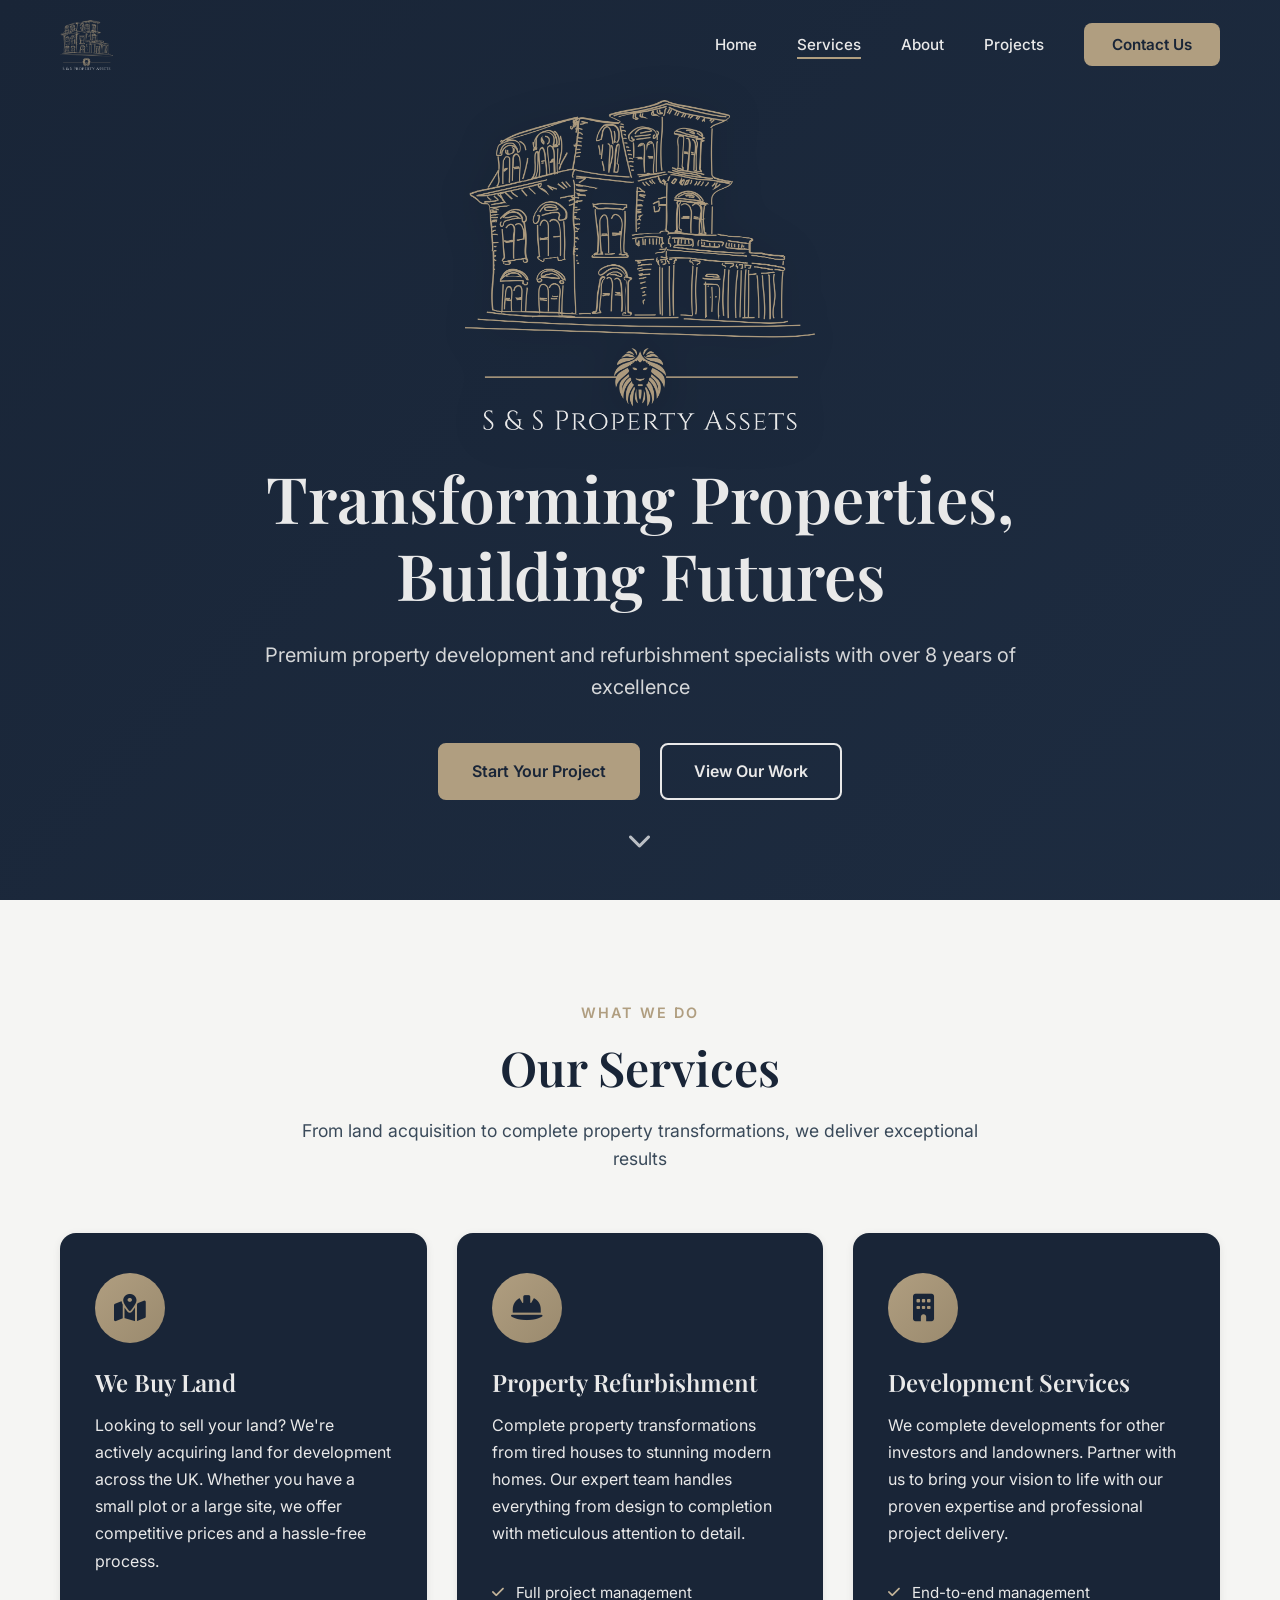
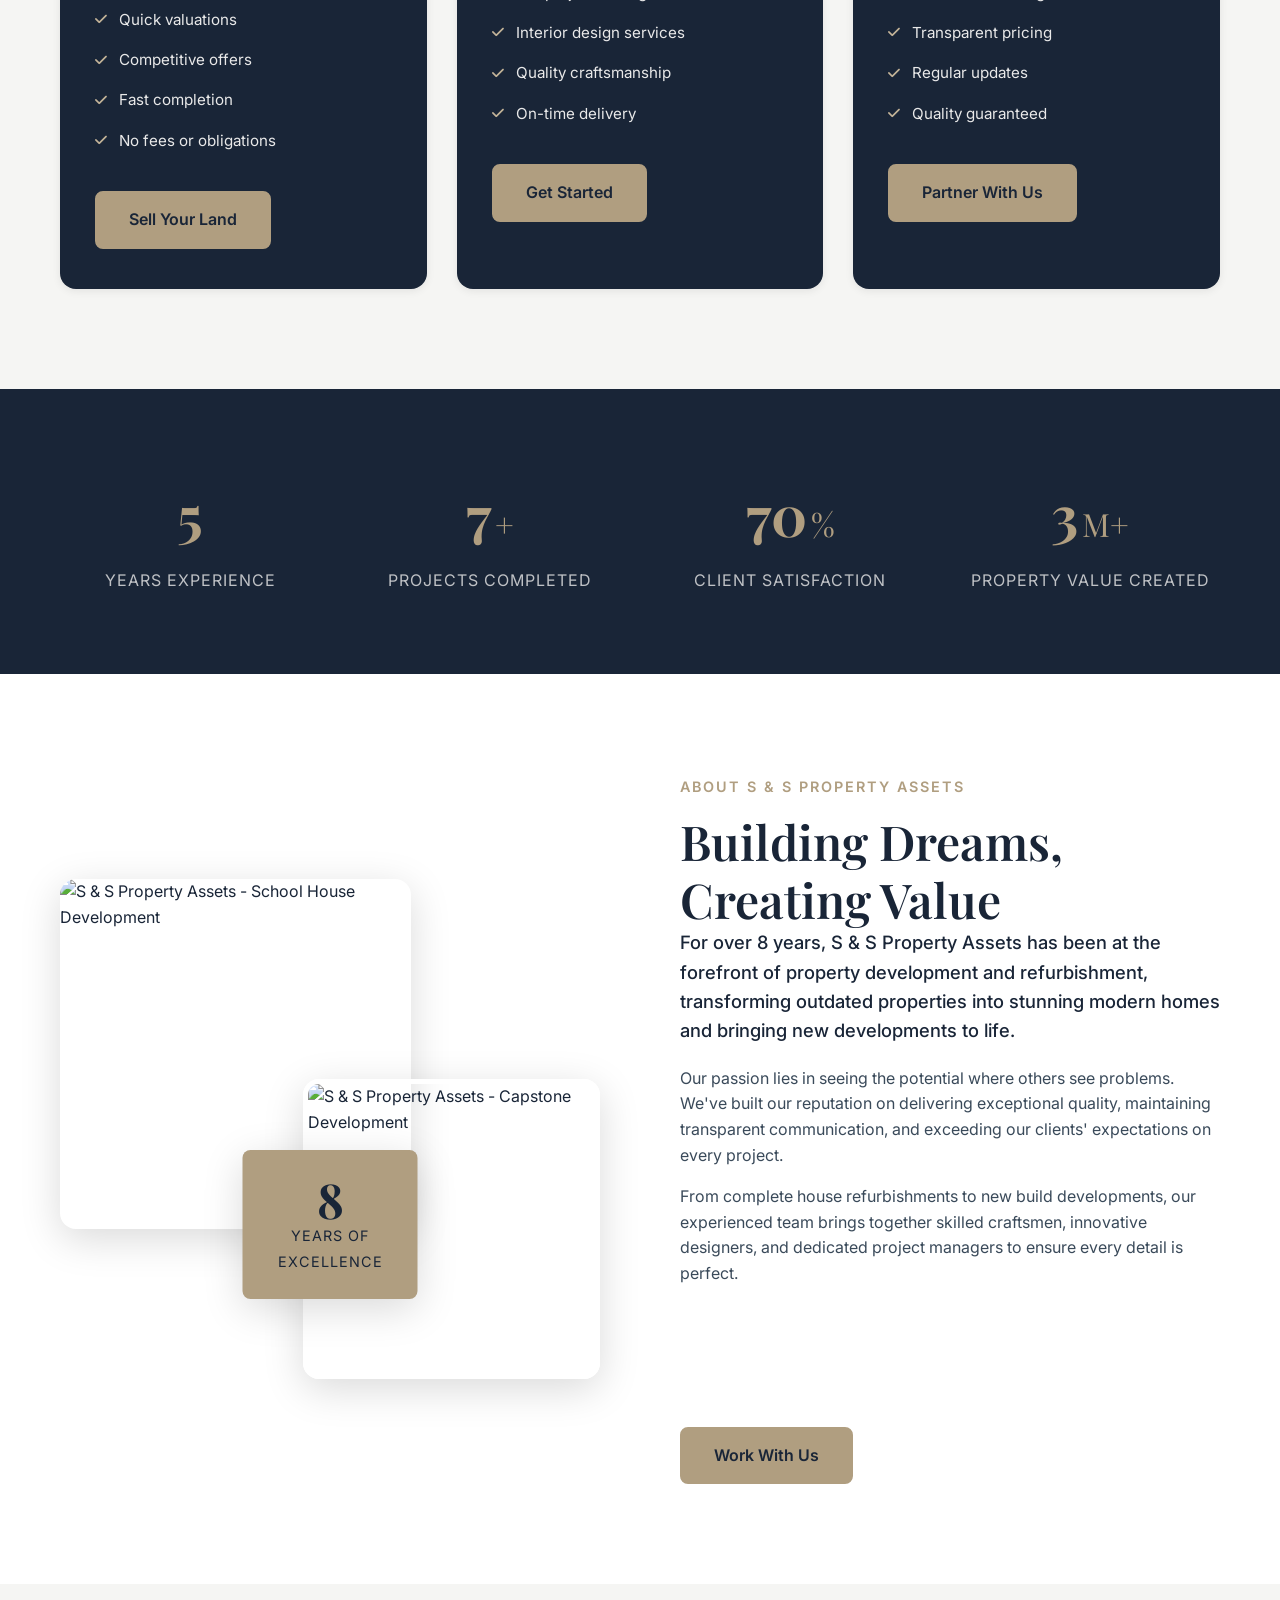
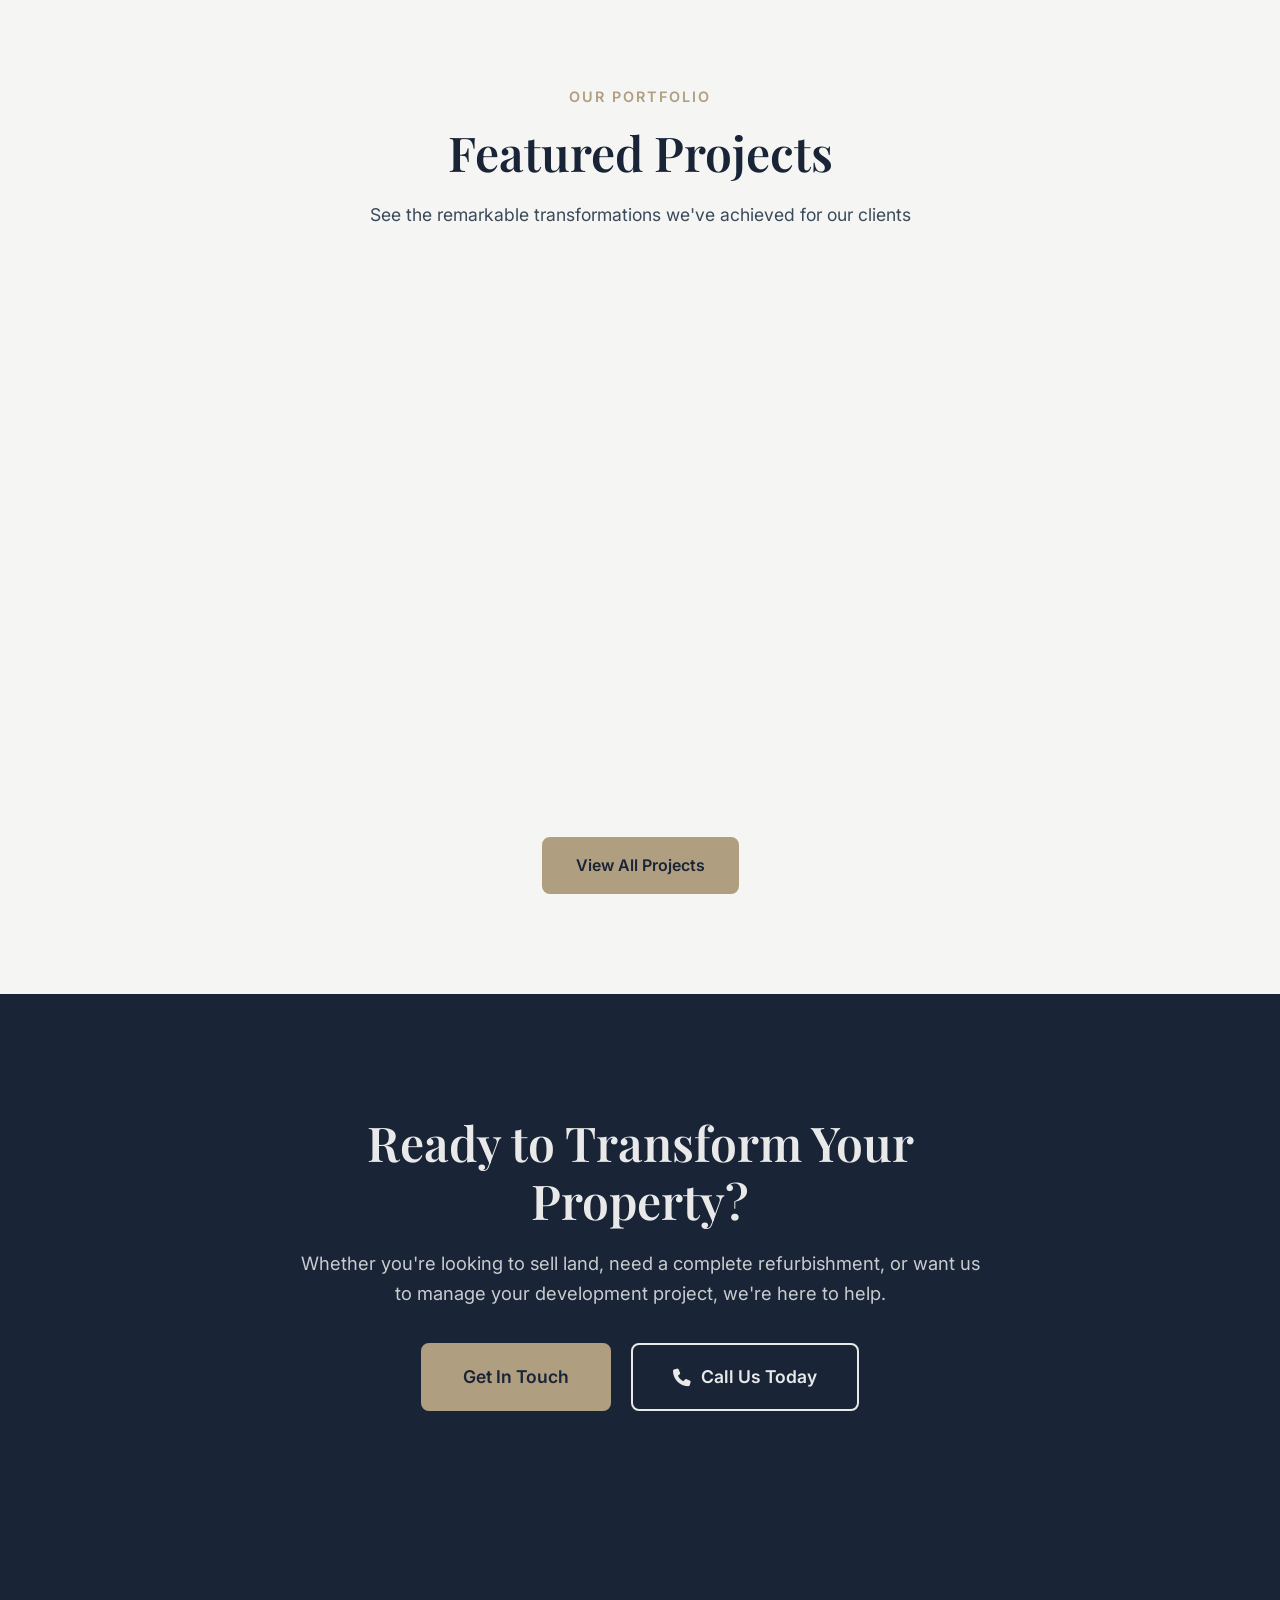
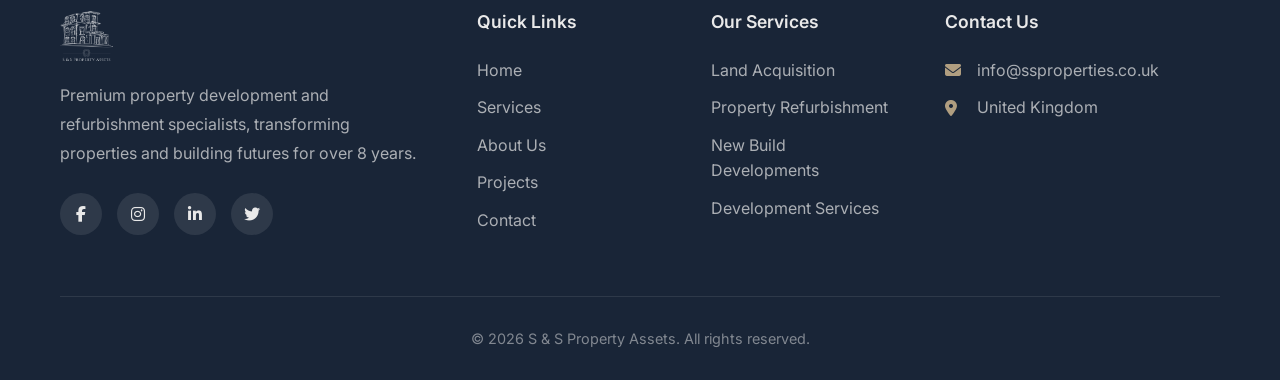
==== docs/index.html @ c263a434 "Add docs folder for GitHub Pages deployment" ====
<!DOCTYPE html>
<html lang="en">
<head>
    <meta charset="UTF-8">
    <meta name="viewport" content="width=device-width, initial-scale=1.0">
    <meta name="description" content="S & S Property Assets - Premium property development, refurbishments, and new builds. 8 years of excellence transforming properties across the UK.">
    <title>S & S Property Assets | Premium Property Development & Refurbishments</title>
    <link rel="stylesheet" href="css/styles.css">
    <link rel="icon" type="image/png" href="Files/Logo/Social Media Logo Files/Favicon/Favicon Logo.png">
    <link href="https://fonts.googleapis.com/css2?family=Playfair+Display:wght@400;600;700&family=Inter:wght@300;400;500;600&display=swap" rel="stylesheet">
    <link rel="stylesheet" href="https://cdnjs.cloudflare.com/ajax/libs/font-awesome/6.4.0/css/all.min.css">
</head>
<body>
    <!-- Navigation -->
    <nav class="navbar" id="navbar">
        <div class="container">
<a href="index.html" class="logo">
                <img src="Files/Logo/Standard Logo Files/Original on Transparent.png" alt="S & S Property Assets Logo">
            </a>
            <div class="nav-toggle" id="navToggle">
                <span></span>
                <span></span>
                <span></span>
            </div>
            <ul class="nav-menu" id="navMenu">
                <li><a href="index.html" class="active">Home</a></li>
                <li><a href="#services">Services</a></li>
                <li><a href="#about">About</a></li>
                <li><a href="projects.html">Projects</a></li>
                <li><a href="contact.html" class="btn-nav">Contact Us</a></li>
            </ul>
        </div>
    </nav>

    <!-- Hero Section -->
<header class="hero">
        <div class="hero-overlay"></div>
        <div class="hero-content">
            <div class="hero-logo">
                <img src="Files/Logo/Standard Logo Files/Original on Transparent.png" alt="S & S Property Assets">
            </div>
            <h1>Transforming Properties,<br>Building Futures</h1>
            <p>Premium property development and refurbishment specialists with over 8 years of excellence</p>
            <div class="hero-buttons">
                <a href="contact.html" class="btn btn-primary">Start Your Project</a>
                <a href="projects.html" class="btn btn-secondary">View Our Work</a>
            </div>
        </div>
        <div class="hero-scroll">
            <a href="#services"><i class="fas fa-chevron-down"></i></a>
        </div>
    </header>

    <!-- Services Section -->
    <section class="services" id="services">
        <div class="container">
            <div class="section-header">
                <span class="section-tag">What We Do</span>
                <h2>Our Services</h2>
                <p>From land acquisition to complete property transformations, we deliver exceptional results</p>
            </div>
            <div class="services-grid">
                <div class="service-card featured">
                    <div class="service-icon">
                        <i class="fas fa-map-marked-alt"></i>
                    </div>
                    <h3>We Buy Land</h3>
                    <p>Looking to sell your land? We're actively acquiring land for development across the UK. Whether you have a small plot or a large site, we offer competitive prices and a hassle-free process.</p>
                    <ul class="service-features">
                        <li><i class="fas fa-check"></i> Quick valuations</li>
                        <li><i class="fas fa-check"></i> Competitive offers</li>
                        <li><i class="fas fa-check"></i> Fast completion</li>
                        <li><i class="fas fa-check"></i> No fees or obligations</li>
                    </ul>
                    <a href="contact.html" class="btn btn-primary">Sell Your Land</a>
                </div>
                <div class="service-card featured">
                    <div class="service-icon">
                        <i class="fas fa-hard-hat"></i>
                    </div>
                    <h3>Property Refurbishment</h3>
                    <p>Complete property transformations from tired houses to stunning modern homes. Our expert team handles everything from design to completion with meticulous attention to detail.</p>
                    <ul class="service-features">
                        <li><i class="fas fa-check"></i> Full project management</li>
                        <li><i class="fas fa-check"></i> Interior design services</li>
                        <li><i class="fas fa-check"></i> Quality craftsmanship</li>
                        <li><i class="fas fa-check"></i> On-time delivery</li>
                    </ul>
                    <a href="contact.html" class="btn btn-primary">Get Started</a>
                </div>
                <div class="service-card featured">
                    <div class="service-icon">
                        <i class="fas fa-building"></i>
                    </div>
                    <h3>Development Services</h3>
                    <p>We complete developments for other investors and landowners. Partner with us to bring your vision to life with our proven expertise and professional project delivery.</p>
                    <ul class="service-features">
                        <li><i class="fas fa-check"></i> End-to-end management</li>
                        <li><i class="fas fa-check"></i> Transparent pricing</li>
                        <li><i class="fas fa-check"></i> Regular updates</li>
                        <li><i class="fas fa-check"></i> Quality guaranteed</li>
                    </ul>
                    <a href="contact.html" class="btn btn-primary">Partner With Us</a>
                </div>
            </div>
        </div>
    </section>

    <!-- Stats Section -->
    <section class="stats">
        <div class="container">
            <div class="stats-grid">
                <div class="stat-item">
                    <span class="stat-number" data-target="8">0</span>
                    <span class="stat-label">Years Experience</span>
                </div>
                <div class="stat-item">
                    <span class="stat-number" data-target="10">0</span>
                    <span class="stat-suffix">+</span>
                    <span class="stat-label">Projects Completed</span>
                </div>
                <div class="stat-item">
                    <span class="stat-number" data-target="100">0</span>
                    <span class="stat-suffix">%</span>
                    <span class="stat-label">Client Satisfaction</span>
                </div>
                <div class="stat-item">
                    <span class="stat-number" data-target="5">0</span>
                    <span class="stat-suffix">M+</span>
                    <span class="stat-label">Property Value Created</span>
                </div>
            </div>
        </div>
    </section>

    <!-- About Section -->
    <section class="about" id="about">
        <div class="container">
            <div class="about-grid">
                <div class="about-images">
                    <div class="about-img-1">
                        <img src="Files/Projects/School House/After/After.JPG" alt="S & S Property Assets - School House Development">
                    </div>
                    <div class="about-img-2">
                        <img src="Files/Projects/Capstone/After/Front After.jpg" alt="S & S Property Assets - Capstone Development">
                    </div>
                    <div class="about-experience">
                        <span class="exp-number">8</span>
                        <span class="exp-text">Years of<br>Excellence</span>
                    </div>
                </div>
                <div class="about-content">
    <span class="section-tag">About S & S Property Assets</span>
                    <h2>Building Dreams, Creating Value</h2>
<p class="lead">For over 8 years, S & S Property Assets has been at the forefront of property development and refurbishment, transforming outdated properties into stunning modern homes and bringing new developments to life.</p>
                    <p>Our passion lies in seeing the potential where others see problems. We've built our reputation on delivering exceptional quality, maintaining transparent communication, and exceeding our clients' expectations on every project.</p>
                    <p>From complete house refurbishments to new build developments, our experienced team brings together skilled craftsmen, innovative designers, and dedicated project managers to ensure every detail is perfect.</p>
                    <div class="about-features">
                        <div class="about-feature">
                            <i class="fas fa-award"></i>
                            <div>
                                <h4>Quality Assured</h4>
                                <p>Every project meets our exacting standards</p>
                            </div>
                        </div>
                        <div class="about-feature">
                            <i class="fas fa-handshake"></i>
                            <div>
                                <h4>Trusted Partner</h4>
                                <p>Long-term relationships with clients & suppliers</p>
                            </div>
                        </div>
                    </div>
                    <a href="contact.html" class="btn btn-primary">Work With Us</a>
                </div>
            </div>
        </div>
    </section>

    <!-- Featured Projects -->
    <section class="featured-projects">
        <div class="container">
            <div class="section-header">
                <span class="section-tag">Our Portfolio</span>
                <h2>Featured Projects</h2>
                <p>See the remarkable transformations we've achieved for our clients</p>
            </div>
            <div class="projects-grid">
                <div class="project-card">
    <div class="project-image">
                        <img src="Files/Projects/School House/After/After.JPG" alt="School House Project">
                        <div class="project-overlay">
                            <span class="project-type">New Build</span>
                        </div>
                    </div>
                    <div class="project-info">
                        <h3>School House Development</h3>
                        <p>An impressive new build delivering four modern dwellings with contemporary design and premium specifications.</p>
                        <a href="projects.html#schoolhouse" class="project-link">View Project <i class="fas fa-arrow-right"></i></a>
                    </div>
                </div>
                <div class="project-card">
    <div class="project-image">
                        <img src="Files/Projects/Capstone/After/Front After.jpg" alt="Capstone Project">
                        <div class="project-overlay">
                            <span class="project-type">New Build</span>
                        </div>
                    </div>
                    <div class="project-info">
                        <h3>Capstone Development</h3>
                        <p>A striking new build replacing a structurally compromised property with a stunning contemporary home.</p>
                        <a href="projects.html#capstone" class="project-link">View Project <i class="fas fa-arrow-right"></i></a>
                    </div>
                </div>
                <div class="project-card">
    <div class="project-image">
                        <img src="Files/Projects/Horsley/After Photos/IMG_5872.JPG" alt="Horsley Project">
                        <div class="project-overlay">
                            <span class="project-type">Full Refurbishment</span>
                        </div>
                    </div>
                    <div class="project-info">
                        <h3>Horsley Development</h3>
                        <p>A comprehensive full refurbishment transforming a dated property into a stunning contemporary family home.</p>
                        <a href="projects.html#horsley" class="project-link">View Project <i class="fas fa-arrow-right"></i></a>
                    </div>
                </div>
            </div>
            <div class="projects-cta">
                <a href="projects.html" class="btn btn-primary">View All Projects</a>
            </div>
        </div>
    </section>

    <!-- CTA Section -->
    <section class="cta">
        <div class="cta-overlay"></div>
        <div class="container">
            <div class="cta-content">
                <h2>Ready to Transform Your Property?</h2>
                <p>Whether you're looking to sell land, need a complete refurbishment, or want us to manage your development project, we're here to help.</p>
                <div class="cta-buttons">
                    <a href="contact.html" class="btn btn-primary btn-large">Get In Touch</a>
                    <a href="tel:+441onal234567890" class="btn btn-secondary btn-large"><i class="fas fa-phone"></i> Call Us Today</a>
                </div>
            </div>
        </div>
    </section>

    <!-- Footer -->
    <footer class="footer">
        <div class="container">
            <div class="footer-grid">
                <div class="footer-about">
                    <img src="Files/Logo/Standard Logo Files/White on Transparent.png" alt="S & S Property Assets" class="footer-logo">
                    <p>Premium property development and refurbishment specialists, transforming properties and building futures for over 8 years.</p>
                    <div class="footer-social">
                        <a href="#"><i class="fab fa-facebook-f"></i></a>
                        <a href="#"><i class="fab fa-instagram"></i></a>
                        <a href="#"><i class="fab fa-linkedin-in"></i></a>
                        <a href="#"><i class="fab fa-twitter"></i></a>
                    </div>
                </div>
                <div class="footer-links">
                    <h4>Quick Links</h4>
                    <ul>
                        <li><a href="index.html">Home</a></li>
                        <li><a href="#services">Services</a></li>
                        <li><a href="#about">About Us</a></li>
                        <li><a href="projects.html">Projects</a></li>
                        <li><a href="contact.html">Contact</a></li>
                    </ul>
                </div>
                <div class="footer-services">
                    <h4>Our Services</h4>
                    <ul>
                        <li><a href="contact.html">Land Acquisition</a></li>
                        <li><a href="contact.html">Property Refurbishment</a></li>
                        <li><a href="contact.html">New Build Developments</a></li>
                        <li><a href="contact.html">Development Services</a></li>
                    </ul>
                </div>
                <div class="footer-contact">
                    <h4>Contact Us</h4>
                    <ul>
                        <li><i class="fas fa-envelope"></i> <a href="mailto:info@ssproperties.co.uk">info@ssproperties.co.uk</a></li>
                        <li><i class="fas fa-map-marker-alt"></i> United Kingdom</li>
                    </ul>
                </div>
            </div>
            <div class="footer-bottom">
<p>&copy; 2026 S & S Property Assets. All rights reserved.</p>
            </div>
        </div>
    </footer>

    <script src="js/main.js"></script>
</body>
</html>
---- docs/css/styles.css ----
/* ===================================
   S&S Properties - Main Stylesheet
   Premium Property Development
   =================================== */

/* CSS Variables - Color Theme */
:root {
    /* Primary Colors - From S&S Property Assets Logo */
    --primary-dark: #192537;
    --primary: #1e2d42;
    --primary-light: #2a3a52;
    --accent: #B09E80;
    --accent-light: #c4b499;
    --accent-dark: #9a8a6e;
    
    /* Neutral Colors */
    --white: #ffffff;
    --off-white: #f5f5f3;
    --light-gray: #E9E9E9;
    --gray: #8a8a8a;
    --dark-gray: #3a3a3a;
    --black: #192537;
    
    /* Text Colors */
    --text-primary: #192537;
    --text-secondary: #3a4a5a;
    --text-muted: #6a7a8a;
    --text-light: #E9E9E9;
    
    /* Spacing */
    --section-padding: 100px;
    --container-padding: 20px;
    
    /* Transitions */
    --transition-fast: 0.2s ease;
    --transition: 0.3s ease;
    --transition-slow: 0.5s ease;
    
    /* Shadows */
    --shadow-sm: 0 2px 8px rgba(0, 0, 0, 0.08);
    --shadow: 0 4px 20px rgba(0, 0, 0, 0.1);
    --shadow-lg: 0 10px 40px rgba(0, 0, 0, 0.15);
    
    /* Border Radius */
    --radius-sm: 4px;
    --radius: 8px;
    --radius-lg: 16px;
}

/* Reset & Base Styles */
*, *::before, *::after {
    margin: 0;
    padding: 0;
    box-sizing: border-box;
}

html {
    scroll-behavior: smooth;
}

body {
    font-family: 'Inter', -apple-system, BlinkMacSystemFont, 'Segoe UI', Roboto, Oxygen, Ubuntu, sans-serif;
    font-size: 16px;
    line-height: 1.6;
    color: var(--text-primary);
    background-color: var(--white);
    overflow-x: hidden;
}

h1, h2, h3, h4, h5, h6 {
    font-family: 'Playfair Display', Georgia, serif;
    font-weight: 600;
    line-height: 1.2;
    color: var(--primary-dark);
}

h1 { font-size: clamp(2.5rem, 5vw, 4rem); }
h2 { font-size: clamp(2rem, 4vw, 3rem); }
h3 { font-size: clamp(1.5rem, 3vw, 2rem); }
h4 { font-size: 1.25rem; }

p {
    color: var(--text-secondary);
    margin-bottom: 1rem;
}

a {
    color: var(--accent);
    text-decoration: none;
    transition: var(--transition);
}

a:hover {
    color: var(--accent-dark);
}

img {
    max-width: 100%;
    height: auto;
    display: block;
}

ul {
    list-style: none;
}

/* Container */
.container {
    width: 100%;
    max-width: 1200px;
    margin: 0 auto;
    padding: 0 var(--container-padding);
}

/* ===================================
   Navigation
   =================================== */
.navbar {
    position: fixed;
    top: 0;
    left: 0;
    right: 0;
    z-index: 1000;
    padding: 20px 0;
    transition: var(--transition);
}

.navbar.scrolled {
    background: var(--white);
    box-shadow: var(--shadow);
    padding: 15px 0;
}

.navbar .container {
    display: flex;
    justify-content: space-between;
    align-items: center;
}

.logo img {
    height: 50px;
    width: auto;
    transition: var(--transition);
}

.navbar.scrolled .logo img {
    height: 45px;
}

.nav-menu {
    display: flex;
    align-items: center;
    gap: 40px;
}

.nav-menu a {
    color: var(--text-light);
    font-weight: 500;
    font-size: 0.95rem;
    position: relative;
    padding: 5px 0;
}

.navbar.scrolled .nav-menu a {
    color: var(--text-primary);
}

.nav-menu a::after {
    content: '';
    position: absolute;
    bottom: 0;
    left: 0;
    width: 0;
    height: 2px;
    background: var(--accent);
    transition: var(--transition);
}

.nav-menu a:hover::after,
.nav-menu a.active::after {
    width: 100%;
}

.btn-nav {
    background: var(--accent) !important;
    color: var(--primary-dark) !important;
    padding: 12px 28px !important;
    border-radius: var(--radius);
    font-weight: 600 !important;
}

.btn-nav:hover {
    background: var(--accent-dark) !important;
    transform: translateY(-2px);
}

.btn-nav::after {
    display: none !important;
}

/* Mobile Navigation Toggle */
.nav-toggle {
    display: none;
    flex-direction: column;
    gap: 5px;
    cursor: pointer;
    padding: 5px;
}

.nav-toggle span {
    width: 25px;
    height: 2px;
    background: var(--text-light);
    transition: var(--transition);
}

.navbar.scrolled .nav-toggle span {
    background: var(--primary-dark);
}

.navbar-dark .nav-menu a {
    color: var(--text-light);
}

.navbar-dark.scrolled .nav-menu a {
    color: var(--text-primary);
}

/* ===================================
   Buttons
   =================================== */
.btn {
    display: inline-flex;
    align-items: center;
    gap: 10px;
    padding: 14px 32px;
    font-size: 1rem;
    font-weight: 600;
    text-align: center;
    border: 2px solid transparent;
    border-radius: var(--radius);
    cursor: pointer;
    transition: var(--transition);
}

.btn-primary {
    background: var(--accent);
    color: var(--primary-dark);
    border-color: var(--accent);
}

.btn-primary:hover {
    background: var(--accent-dark);
    border-color: var(--accent-dark);
    color: var(--primary-dark);
    transform: translateY(-3px);
    box-shadow: var(--shadow);
}

.btn-secondary {
    background: transparent;
    color: var(--text-light);
    border-color: var(--text-light);
}

.btn-secondary:hover {
    background: var(--text-light);
    color: var(--primary-dark);
    transform: translateY(-3px);
}

.btn-outline {
    background: transparent;
    color: var(--primary);
    border-color: var(--primary);
}

.btn-outline:hover {
    background: var(--primary);
    color: var(--white);
    transform: translateY(-3px);
}

.btn-large {
    padding: 18px 40px;
    font-size: 1.1rem;
}

.btn-full {
    width: 100%;
    justify-content: center;
}

/* ===================================
   Hero Section
   =================================== */
.hero {
    position: relative;
    min-height: 100vh;
    display: flex;
    align-items: center;
    justify-content: center;
    background: var(--primary-dark);
    background-image: url('Content/Projects/Ivanhoe/After/IMAGE 1 .jpg');
    background-size: cover;
    background-position: center;
    background-attachment: fixed;
}

.hero-overlay {
    position: absolute;
    inset: 0;
    background: linear-gradient(135deg, rgba(25, 37, 55, 0.92) 0%, rgba(30, 45, 66, 0.85) 100%);
}

.hero-content {
    position: relative;
    z-index: 2;
    text-align: center;
    max-width: 800px;
    padding: 0 20px;
}

.hero-logo {
    margin-bottom: 30px;
}

.hero-logo img {
    max-width: 350px;
    height: auto;
    margin: 0 auto;
    filter: drop-shadow(0 4px 20px rgba(0, 0, 0, 0.3));
}

.hero-content h1 {
    color: var(--text-light);
    margin-bottom: 25px;
    animation: fadeInUp 0.8s ease;
}

.hero-content p {
    color: rgba(233, 233, 233, 0.9);
    font-size: 1.25rem;
    margin-bottom: 40px;
    animation: fadeInUp 0.8s ease 0.2s both;
}

.hero-buttons {
    display: flex;
    gap: 20px;
    justify-content: center;
    flex-wrap: wrap;
    animation: fadeInUp 0.8s ease 0.4s both;
}

.hero-scroll {
    position: absolute;
    bottom: 40px;
    left: 50%;
    transform: translateX(-50%);
    z-index: 2;
    animation: bounce 2s infinite;
}

.hero-scroll a {
    color: var(--white);
    font-size: 1.5rem;
    opacity: 0.7;
    transition: var(--transition);
}

.hero-scroll a:hover {
    opacity: 1;
}

@keyframes fadeInUp {
    from {
        opacity: 0;
        transform: translateY(30px);
    }
    to {
        opacity: 1;
        transform: translateY(0);
    }
}

@keyframes bounce {
    0%, 20%, 50%, 80%, 100% { transform: translateX(-50%) translateY(0); }
    40% { transform: translateX(-50%) translateY(-15px); }
    60% { transform: translateX(-50%) translateY(-7px); }
}

/* ===================================
   Section Styles
   =================================== */
section {
    padding: var(--section-padding) 0;
}

.section-header {
    text-align: center;
    max-width: 700px;
    margin: 0 auto 60px;
}

.section-header.left-align {
    text-align: left;
    margin: 0 0 40px;
}

.section-tag {
    display: inline-block;
    color: var(--accent);
    font-size: 0.9rem;
    font-weight: 600;
    text-transform: uppercase;
    letter-spacing: 2px;
    margin-bottom: 15px;
}

.section-header h2 {
    margin-bottom: 20px;
}

.section-header p {
    font-size: 1.1rem;
    color: var(--text-secondary);
}

/* ===================================
   Services Section
   =================================== */
.services {
    background: var(--off-white);
}

.services-grid {
    display: grid;
    grid-template-columns: repeat(3, 1fr);
    gap: 30px;
}

.service-card {
    background: var(--white);
    padding: 40px 35px;
    border-radius: var(--radius-lg);
    box-shadow: var(--shadow-sm);
    transition: var(--transition);
    position: relative;
    overflow: hidden;
}

.service-card:hover {
    transform: translateY(-10px);
    box-shadow: var(--shadow-lg);
}

.service-card.featured {
    background: var(--primary-dark);
    color: var(--white);
}

.service-card.featured h3,
.service-card.featured p,
.service-card.featured li {
    color: var(--text-light);
}

.service-badge {
    position: absolute;
    top: 20px;
    right: -35px;
    background: var(--accent);
    color: var(--primary-dark);
    padding: 8px 40px;
    font-size: 0.75rem;
    font-weight: 600;
    text-transform: uppercase;
    transform: rotate(45deg);
}

.service-icon {
    width: 70px;
    height: 70px;
    background: linear-gradient(135deg, var(--accent) 0%, var(--accent-dark) 100%);
    border-radius: 50%;
    display: flex;
    align-items: center;
    justify-content: center;
    margin-bottom: 25px;
}

.service-icon i {
    font-size: 1.75rem;
    color: var(--primary-dark);
}

.service-card h3 {
    font-size: 1.5rem;
    margin-bottom: 15px;
}

.service-card > p {
    margin-bottom: 25px;
    line-height: 1.7;
}

.service-features {
    margin-bottom: 30px;
}

.service-features li {
    display: flex;
    align-items: center;
    gap: 12px;
    padding: 8px 0;
    color: var(--text-secondary);
    font-size: 0.95rem;
}

.service-features li i {
    color: var(--accent);
    font-size: 0.85rem;
}

.service-card.featured .service-features li i {
    color: var(--accent-light);
}

/* ===================================
   Stats Section
   =================================== */
.stats {
    background: var(--primary-dark);
    padding: 80px 0;
}

.stats-grid {
    display: grid;
    grid-template-columns: repeat(4, 1fr);
    gap: 40px;
    text-align: center;
}

.stat-item {
    color: var(--text-light);
}

.stat-number {
    font-family: 'Playfair Display', serif;
    font-size: 3.5rem;
    font-weight: 700;
    color: var(--accent);
    display: inline;
}

.stat-suffix {
    font-family: 'Playfair Display', serif;
    font-size: 2rem;
    color: var(--accent);
}

.stat-label {
    display: block;
    margin-top: 10px;
    font-size: 1rem;
    color: rgba(233, 233, 233, 0.8);
    text-transform: uppercase;
    letter-spacing: 1px;
}

/* ===================================
   About Section
   =================================== */
.about-grid {
    display: grid;
    grid-template-columns: 1fr 1fr;
    gap: 80px;
    align-items: center;
}

.about-images {
    position: relative;
    height: 500px;
}

.about-img-1 {
    position: absolute;
    top: 0;
    left: 0;
    width: 65%;
    height: 70%;
    border-radius: var(--radius-lg);
    overflow: hidden;
    box-shadow: var(--shadow-lg);
}

.about-img-2 {
    position: absolute;
    bottom: 0;
    right: 0;
    width: 55%;
    height: 60%;
    border-radius: var(--radius-lg);
    overflow: hidden;
    box-shadow: var(--shadow-lg);
    border: 5px solid var(--white);
}

.about-img-1 img,
.about-img-2 img {
    width: 100%;
    height: 100%;
    object-fit: cover;
}

.about-experience {
    position: absolute;
    bottom: 80px;
    left: 50%;
    transform: translateX(-50%);
    background: var(--accent);
    color: var(--primary-dark);
    padding: 25px 35px;
    border-radius: var(--radius);
    text-align: center;
    box-shadow: var(--shadow-lg);
}

.exp-number {
    display: block;
    font-family: 'Playfair Display', serif;
    font-size: 3rem;
    font-weight: 700;
    line-height: 1;
}

.exp-text {
    font-size: 0.9rem;
    text-transform: uppercase;
    letter-spacing: 1px;
}

.about-content .lead {
    font-size: 1.15rem;
    font-weight: 500;
    color: var(--text-primary);
    margin-bottom: 20px;
}

.about-features {
    display: grid;
    grid-template-columns: 1fr 1fr;
    gap: 25px;
    margin: 35px 0;
}

.about-feature {
    display: flex;
    gap: 15px;
    align-items: flex-start;
}

.about-feature i {
    width: 50px;
    height: 50px;
    background: rgba(201, 162, 39, 0.1);
    border-radius: 50%;
    display: flex;
    align-items: center;
    justify-content: center;
    color: var(--accent);
    font-size: 1.25rem;
    flex-shrink: 0;
}

.about-feature h4 {
    font-family: 'Inter', sans-serif;
    font-size: 1rem;
    font-weight: 600;
    margin-bottom: 5px;
}

.about-feature p {
    font-size: 0.9rem;
    color: var(--text-muted);
    margin: 0;
}

/* ===================================
   Featured Projects
   =================================== */
.featured-projects {
    background: var(--off-white);
}

.projects-grid {
    display: grid;
    grid-template-columns: repeat(3, 1fr);
    gap: 30px;
}

.project-card {
    background: var(--white);
    border-radius: var(--radius-lg);
    overflow: hidden;
    box-shadow: var(--shadow-sm);
    transition: var(--transition);
}

.project-card:hover {
    transform: translateY(-10px);
    box-shadow: var(--shadow-lg);
}

.project-image {
    position: relative;
    height: 280px;
    overflow: hidden;
}

.project-image img {
    width: 100%;
    height: 100%;
    object-fit: cover;
    transition: var(--transition-slow);
}

.project-card:hover .project-image img {
    transform: scale(1.1);
}

.project-overlay {
    position: absolute;
    inset: 0;
    background: linear-gradient(to top, rgba(25, 37, 55, 0.8) 0%, transparent 60%);
    display: flex;
    align-items: flex-end;
    padding: 25px;
}

.project-type {
    background: var(--accent);
    color: var(--primary-dark);
    padding: 6px 16px;
    border-radius: 20px;
    font-size: 0.8rem;
    font-weight: 600;
    text-transform: uppercase;
    letter-spacing: 1px;
}

.project-info {
    padding: 30px;
}

.project-info h3 {
    font-size: 1.4rem;
    margin-bottom: 12px;
}

.project-info p {
    font-size: 0.95rem;
    margin-bottom: 20px;
}

.project-link {
    display: inline-flex;
    align-items: center;
    gap: 8px;
    color: var(--accent);
    font-weight: 600;
    font-size: 0.95rem;
}

.project-link:hover {
    gap: 15px;
}

.projects-cta {
    text-align: center;
    margin-top: 50px;
}

/* ===================================
   CTA Section
   =================================== */
.cta {
    position: relative;
    background: var(--primary-dark);
    background-image: url('Content/Projects/Horsley/After Photos/IMG_5872.JPG');
    background-size: cover;
    background-position: center;
    background-attachment: fixed;
    padding: 120px 0;
}

.cta-overlay {
    position: absolute;
    inset: 0;
    background: rgba(25, 37, 55, 0.92);
}

.cta-content {
    position: relative;
    z-index: 2;
    text-align: center;
    max-width: 700px;
    margin: 0 auto;
}

.cta-content h2 {
    color: var(--text-light);
    margin-bottom: 20px;
}

.cta-content p {
    color: rgba(233, 233, 233, 0.85);
    font-size: 1.15rem;
    margin-bottom: 35px;
}

.cta-buttons {
    display: flex;
    gap: 20px;
    justify-content: center;
    flex-wrap: wrap;
}

/* ===================================
   Footer
   =================================== */
.footer {
    background: var(--primary-dark);
    color: var(--text-light);
    padding: 80px 0 30px;
}

.footer-grid {
    display: grid;
    grid-template-columns: 2fr 1fr 1fr 1.5fr;
    gap: 50px;
    margin-bottom: 50px;
}

.footer-logo {
    height: 50px;
    margin-bottom: 20px;
}

.footer-about p {
    color: rgba(233, 233, 233, 0.7);
    margin-bottom: 25px;
    line-height: 1.8;
}

.footer-social {
    display: flex;
    gap: 15px;
}

.footer-social a {
    width: 42px;
    height: 42px;
    background: rgba(233, 233, 233, 0.1);
    border-radius: 50%;
    display: flex;
    align-items: center;
    justify-content: center;
    color: var(--text-light);
    transition: var(--transition);
}

.footer-social a:hover {
    background: var(--accent);
    transform: translateY(-3px);
}

.footer h4 {
    color: var(--text-light);
    font-family: 'Inter', sans-serif;
    font-size: 1.1rem;
    font-weight: 600;
    margin-bottom: 25px;
}

.footer ul li {
    margin-bottom: 12px;
}

.footer ul a {
    color: rgba(233, 233, 233, 0.7);
    transition: var(--transition);
}

.footer ul a:hover {
    color: var(--accent);
    padding-left: 5px;
}

.footer-contact li {
    display: flex;
    align-items: center;
    gap: 12px;
    color: rgba(233, 233, 233, 0.7);
}

.footer-contact i {
    color: var(--accent);
    width: 20px;
}

.footer-bottom {
    border-top: 1px solid rgba(233, 233, 233, 0.1);
    padding-top: 30px;
    text-align: center;
}

.footer-bottom p {
    color: rgba(233, 233, 233, 0.5);
    font-size: 0.9rem;
    margin: 0;
}

/* ===================================
   Page Header
   =================================== */
.page-header {
    position: relative;
    padding: 180px 0 100px;
    background: var(--primary-dark);
    text-align: center;
}

.page-header-overlay {
    position: absolute;
    inset: 0;
    background: linear-gradient(135deg, var(--primary-dark) 0%, var(--primary) 100%);
}

.page-header .container {
    position: relative;
    z-index: 2;
}

.page-header h1 {
    color: var(--text-light);
    margin-bottom: 15px;
}

.page-header > .container > p {
    color: rgba(233, 233, 233, 0.8);
    font-size: 1.2rem;
    margin-bottom: 20px;
}

.breadcrumb {
    color: rgba(233, 233, 233, 0.6);
    font-size: 0.95rem;
}

.breadcrumb a {
    color: rgba(233, 233, 233, 0.6);
}

.breadcrumb a:hover {
    color: var(--accent);
}

.breadcrumb span {
    margin: 0 10px;
}

/* ===================================
   Projects Page
   =================================== */
.projects-intro {
    text-align: center;
    padding: 60px 0;
    background: var(--white);
}

.intro-content {
    max-width: 800px;
    margin: 0 auto;
}

.intro-content h2 {
    margin-bottom: 20px;
}

.project-detail {
    padding: 80px 0;
}

.project-detail.alt-bg {
    background: var(--off-white);
}

.project-header {
    text-align: center;
    max-width: 800px;
    margin: 0 auto 50px;
}

.project-tag {
    display: inline-block;
    background: var(--accent);
    color: var(--primary-dark);
    padding: 8px 20px;
    border-radius: 25px;
    font-size: 0.85rem;
    font-weight: 600;
    text-transform: uppercase;
    letter-spacing: 1px;
    margin-bottom: 20px;
}

.project-header h2 {
    margin-bottom: 20px;
}

.before-after-section h3,
.project-gallery h3 {
    font-family: 'Inter', sans-serif;
    font-size: 1.25rem;
    display: flex;
    align-items: center;
    gap: 12px;
    margin-bottom: 30px;
    color: var(--primary);
}

.before-after-section h3 i,
.project-gallery h3 i {
    color: var(--accent);
}

.comparison-grid {
    display: flex;
    flex-direction: column;
    gap: 40px;
}

.comparison-item {
    display: grid;
    grid-template-columns: 1fr 1fr;
    gap: 30px;
}

.before-image,
.after-image {
    position: relative;
    border-radius: var(--radius-lg);
    overflow: hidden;
    height: 350px;
}

.before-image img,
.after-image img {
    width: 100%;
    height: 100%;
    object-fit: cover;
}

.before-image .badge,
.after-image .badge {
    position: absolute;
    top: 20px;
    left: 20px;
    background: var(--primary-dark);
    color: var(--text-light);
    padding: 8px 20px;
    border-radius: 25px;
    font-size: 0.85rem;
    font-weight: 600;
    text-transform: uppercase;
    letter-spacing: 1px;
}

.after-image .badge {
    background: var(--accent);
}

.project-gallery {
    margin-top: 50px;
}

.gallery-grid {
    display: grid;
    grid-template-columns: repeat(4, 1fr);
    gap: 20px;
}

.gallery-item {
    border-radius: var(--radius);
    overflow: hidden;
    height: 220px;
    cursor: pointer;
    transition: var(--transition);
}

.gallery-item.large {
    grid-column: span 2;
    grid-row: span 2;
    height: auto;
}

.gallery-item img {
    width: 100%;
    height: 100%;
    object-fit: cover;
    transition: var(--transition);
}

.gallery-item:hover {
    transform: scale(1.02);
    box-shadow: var(--shadow-lg);
}

.gallery-item:hover img {
    transform: scale(1.1);
}

.project-features {
    display: flex;
    justify-content: center;
    gap: 50px;
    margin-top: 50px;
    padding-top: 40px;
    border-top: 1px solid var(--light-gray);
}

.project-features .feature {
    display: flex;
    align-items: center;
    gap: 12px;
    color: var(--text-secondary);
}

.project-features .feature i {
    color: var(--accent);
    font-size: 1.5rem;
}

.note {
    text-align: center;
    font-style: italic;
    color: var(--text-muted);
    margin-top: 20px;
}

/* ===================================
   Contact Page
   =================================== */
.contact-section {
    padding: 80px 0 100px;
}

.contact-grid {
    display: grid;
    grid-template-columns: 1fr 1.2fr;
    gap: 80px;
}

.contact-cards {
    display: flex;
    flex-direction: column;
    gap: 25px;
    margin-bottom: 40px;
}

.contact-card {
    display: flex;
    gap: 20px;
    padding: 25px;
    background: var(--off-white);
    border-radius: var(--radius);
    transition: var(--transition);
}

.contact-card:hover {
    background: var(--white);
    box-shadow: var(--shadow);
    transform: translateX(5px);
}

.contact-icon {
    width: 55px;
    height: 55px;
    background: var(--accent);
    border-radius: 50%;
    display: flex;
    align-items: center;
    justify-content: center;
    flex-shrink: 0;
}

.contact-icon i {
    color: var(--primary-dark);
    font-size: 1.25rem;
}

.contact-details h4 {
    font-family: 'Inter', sans-serif;
    font-weight: 600;
    margin-bottom: 5px;
    color: var(--primary-dark);
}

.contact-details p {
    margin-bottom: 3px;
    font-weight: 500;
}

.contact-details span {
    font-size: 0.85rem;
    color: var(--text-muted);
}

.contact-social h4 {
    font-family: 'Inter', sans-serif;
    font-weight: 600;
    margin-bottom: 15px;
}

.social-links {
    display: flex;
    gap: 12px;
}

.social-links a {
    width: 45px;
    height: 45px;
    background: var(--off-white);
    border-radius: 50%;
    display: flex;
    align-items: center;
    justify-content: center;
    color: var(--primary);
    transition: var(--transition);
}

.social-links a:hover {
    background: var(--accent);
    color: var(--primary-dark);
    transform: translateY(-3px);
}

/* Contact Form */
.contact-form-wrapper {
    background: var(--white);
    padding: 50px;
    border-radius: var(--radius-lg);
    box-shadow: var(--shadow-lg);
}

.contact-form h3 {
    margin-bottom: 30px;
    font-size: 1.5rem;
}

.form-row {
    display: grid;
    grid-template-columns: 1fr 1fr;
    gap: 20px;
}

.form-group {
    margin-bottom: 25px;
}

.form-group label {
    display: block;
    margin-bottom: 8px;
    font-weight: 500;
    color: var(--text-primary);
}

.form-group input,
.form-group select,
.form-group textarea {
    width: 100%;
    padding: 14px 18px;
    border: 2px solid var(--light-gray);
    border-radius: var(--radius);
    font-size: 1rem;
    font-family: inherit;
    transition: var(--transition);
    background: var(--white);
}

.form-group input:focus,
.form-group select:focus,
.form-group textarea:focus {
    outline: none;
    border-color: var(--accent);
    box-shadow: 0 0 0 4px rgba(201, 162, 39, 0.1);
}

.form-group textarea {
    resize: vertical;
    min-height: 120px;
}

.checkbox-group {
    margin-bottom: 30px;
}

.checkbox-label {
    display: flex;
    align-items: flex-start;
    gap: 12px;
    cursor: pointer;
    font-size: 0.95rem;
    color: var(--text-secondary);
}

.checkbox-label input[type="checkbox"] {
    width: 20px;
    height: 20px;
    accent-color: var(--accent);
    margin-top: 2px;
}

.form-note {
    font-size: 0.85rem;
    color: var(--text-muted);
    text-align: center;
    margin-top: 20px;
}

/* Services Quick Links */
.services-quick {
    background: var(--off-white);
    padding: 80px 0;
}

.quick-links-grid {
    display: grid;
    grid-template-columns: repeat(3, 1fr);
    gap: 30px;
}

.quick-link-card {
    background: var(--white);
    padding: 40px 30px;
    border-radius: var(--radius-lg);
    text-align: center;
    box-shadow: var(--shadow-sm);
    transition: var(--transition);
    position: relative;
    overflow: hidden;
}

.quick-link-card:hover {
    transform: translateY(-10px);
    box-shadow: var(--shadow-lg);
}

.quick-link-card i {
    font-size: 2.5rem;
    color: var(--accent);
    margin-bottom: 20px;
}

.quick-link-card h3 {
    font-size: 1.3rem;
    margin-bottom: 12px;
}

.quick-link-card p {
    font-size: 0.95rem;
    margin-bottom: 20px;
}

.link-arrow {
    display: inline-flex;
    align-items: center;
    justify-content: center;
    width: 45px;
    height: 45px;
    background: var(--off-white);
    border-radius: 50%;
    color: var(--accent);
    transition: var(--transition);
}

.quick-link-card:hover .link-arrow {
    background: var(--accent);
    color: var(--primary-dark);
}

/* ===================================
   Responsive Styles
   =================================== */
@media (max-width: 1024px) {
    .services-grid,
    .projects-grid,
    .quick-links-grid {
        grid-template-columns: repeat(2, 1fr);
    }
    
    .footer-grid {
        grid-template-columns: repeat(2, 1fr);
    }
    
    .about-grid {
        gap: 50px;
    }
    
    .gallery-grid {
        grid-template-columns: repeat(3, 1fr);
    }
}

@media (max-width: 900px) {
    .about-grid,
    .contact-grid {
        grid-template-columns: 1fr;
        gap: 50px;
    }
    
    .about-images {
        height: 400px;
        margin-bottom: 30px;
    }
    
    .stats-grid {
        grid-template-columns: repeat(2, 1fr);
        gap: 30px;
    }
    
    .comparison-item {
        grid-template-columns: 1fr;
    }
    
    .before-image,
    .after-image {
        height: 280px;
    }
}

@media (max-width: 768px) {
    :root {
        --section-padding: 70px;
    }
    
    .nav-toggle {
        display: flex;
    }
    
    .nav-menu {
        position: fixed;
        top: 0;
        right: -100%;
        width: 80%;
        max-width: 400px;
        height: 100vh;
        background: var(--primary-dark);
        flex-direction: column;
        justify-content: center;
        align-items: center;
        gap: 30px;
        transition: var(--transition);
    }
    
    .nav-menu.active {
        right: 0;
    }
    
    .nav-menu a {
        color: var(--white) !important;
        font-size: 1.2rem;
    }
    
    .services-grid,
    .projects-grid,
    .quick-links-grid {
        grid-template-columns: 1fr;
    }
    
    .footer-grid {
        grid-template-columns: 1fr;
        gap: 40px;
    }
    
    .gallery-grid {
        grid-template-columns: repeat(2, 1fr);
    }
    
    .gallery-item.large {
        grid-column: span 2;
    }
    
    .project-features {
        flex-direction: column;
        align-items: center;
        gap: 20px;
    }
    
    .about-features {
        grid-template-columns: 1fr;
    }
    
    .contact-form-wrapper {
        padding: 30px 25px;
    }
    
    .form-row {
        grid-template-columns: 1fr;
    }
    
    .hero-buttons {
        flex-direction: column;
        align-items: center;
    }
    
    .cta-buttons {
        flex-direction: column;
        align-items: center;
    }
}

@media (max-width: 480px) {
    body {
        font-size: 15px;
    }
    
    .about-images {
        height: 320px;
    }
    
    .about-img-1 {
        width: 75%;
        height: 65%;
    }
    
    .about-img-2 {
        width: 60%;
        height: 55%;
    }
    
    .about-experience {
        padding: 20px 25px;
    }
    
    .exp-number {
        font-size: 2.5rem;
    }
    
    .stat-number {
        font-size: 2.5rem;
    }
    
    .stats-grid {
        grid-template-columns: 1fr 1fr;
    }
    
    .gallery-grid {
        grid-template-columns: 1fr;
    }
    
    .gallery-item.large {
        grid-column: span 1;
    }
    
    .btn {
        padding: 12px 24px;
    }
    
    .btn-large {
        padding: 14px 28px;
    }
}

/* ===================================
   Utility Classes
   =================================== */
.text-center { text-align: center; }
.text-left { text-align: left; }
.text-right { text-align: right; }

.mb-0 { margin-bottom: 0; }
.mb-1 { margin-bottom: 10px; }
.mb-2 { margin-bottom: 20px; }
.mb-3 { margin-bottom: 30px; }
.mb-4 { margin-bottom: 40px; }

.mt-0 { margin-top: 0; }
.mt-1 { margin-top: 10px; }
.mt-2 { margin-top: 20px; }
.mt-3 { margin-top: 30px; }
.mt-4 { margin-top: 40px; }
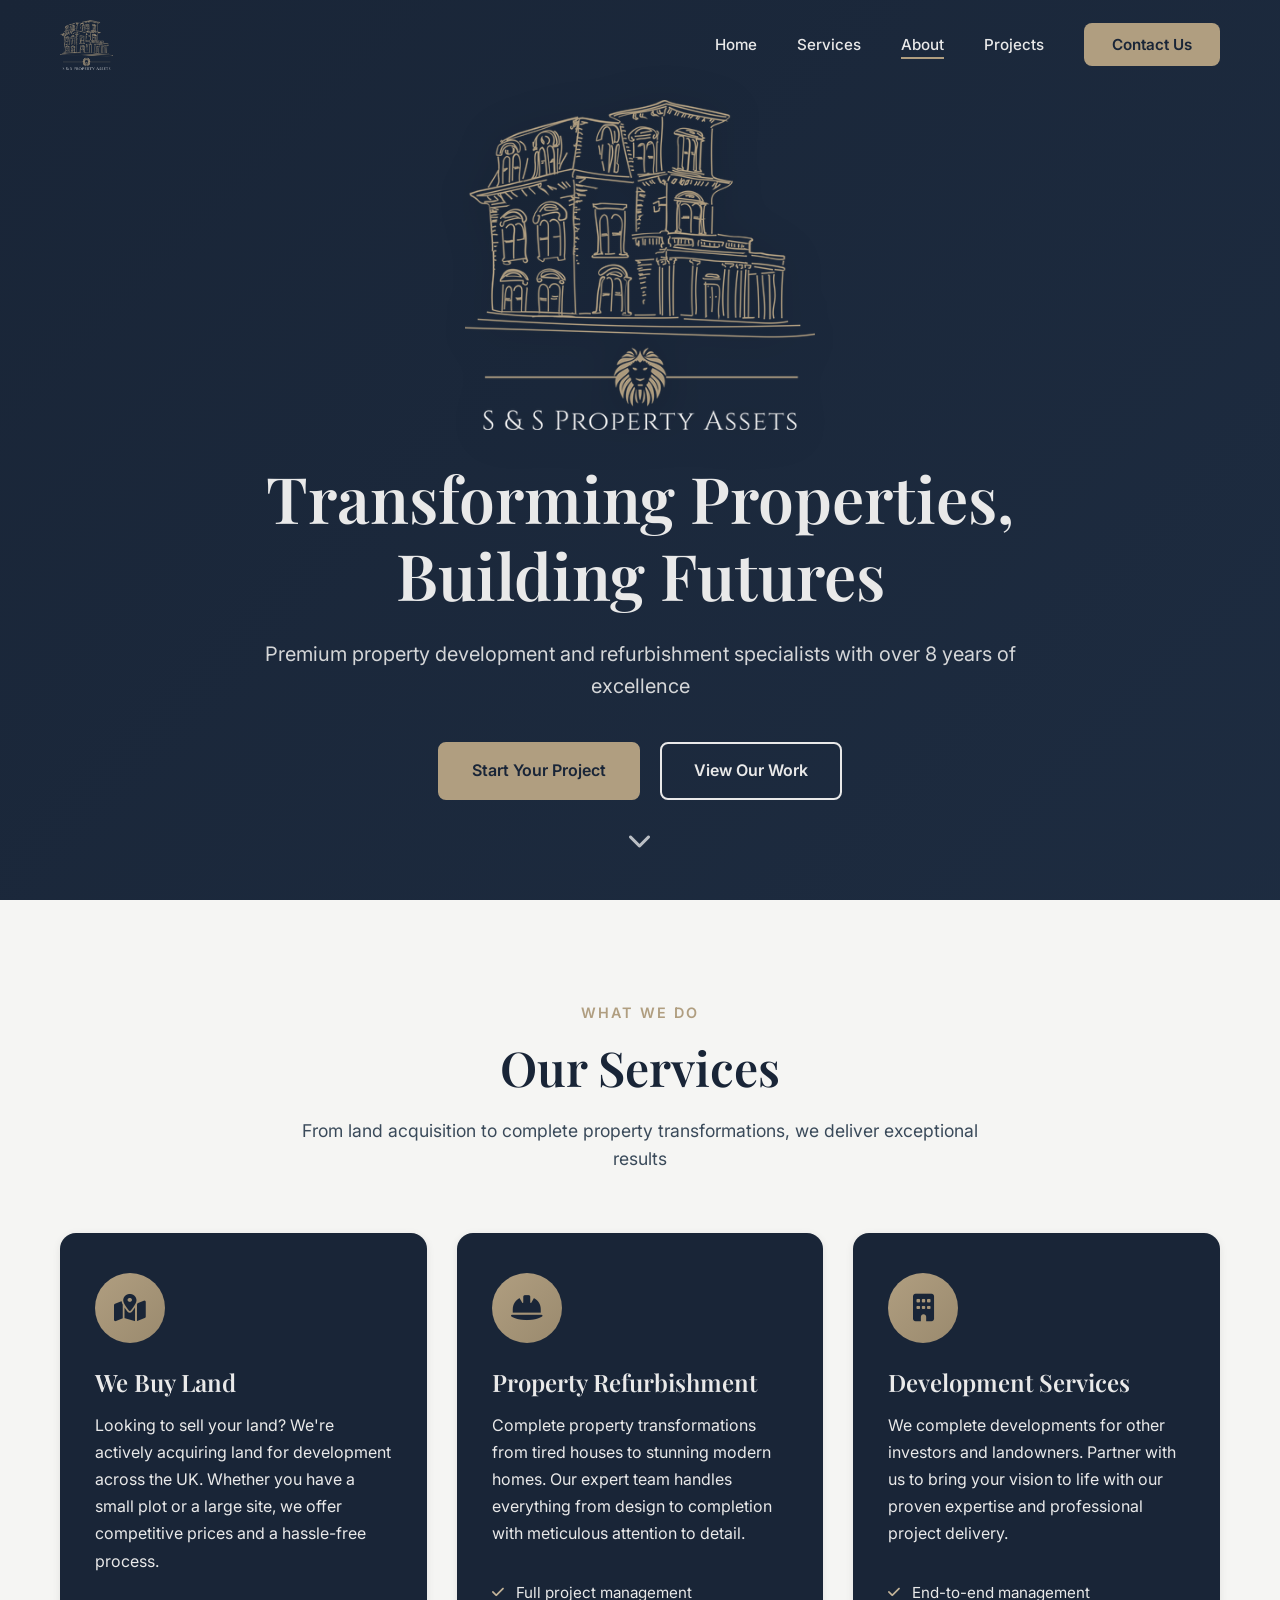
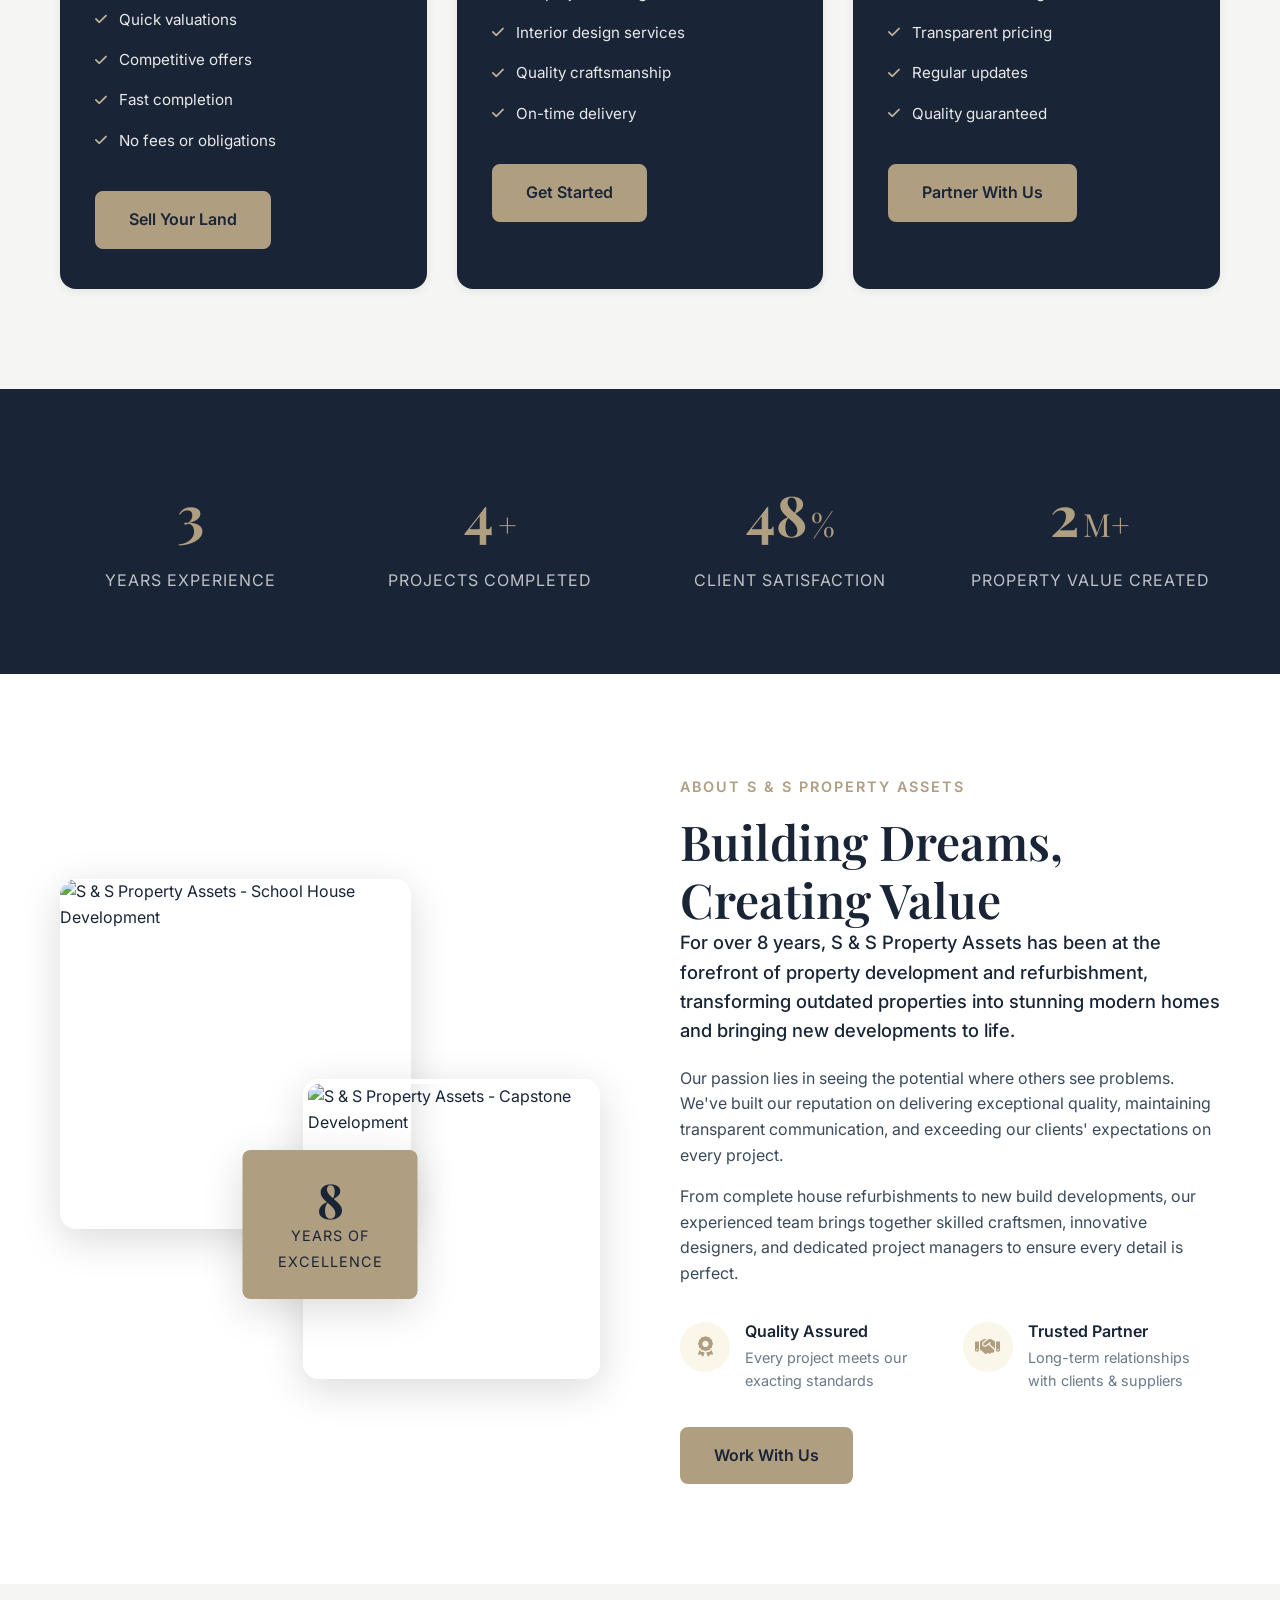
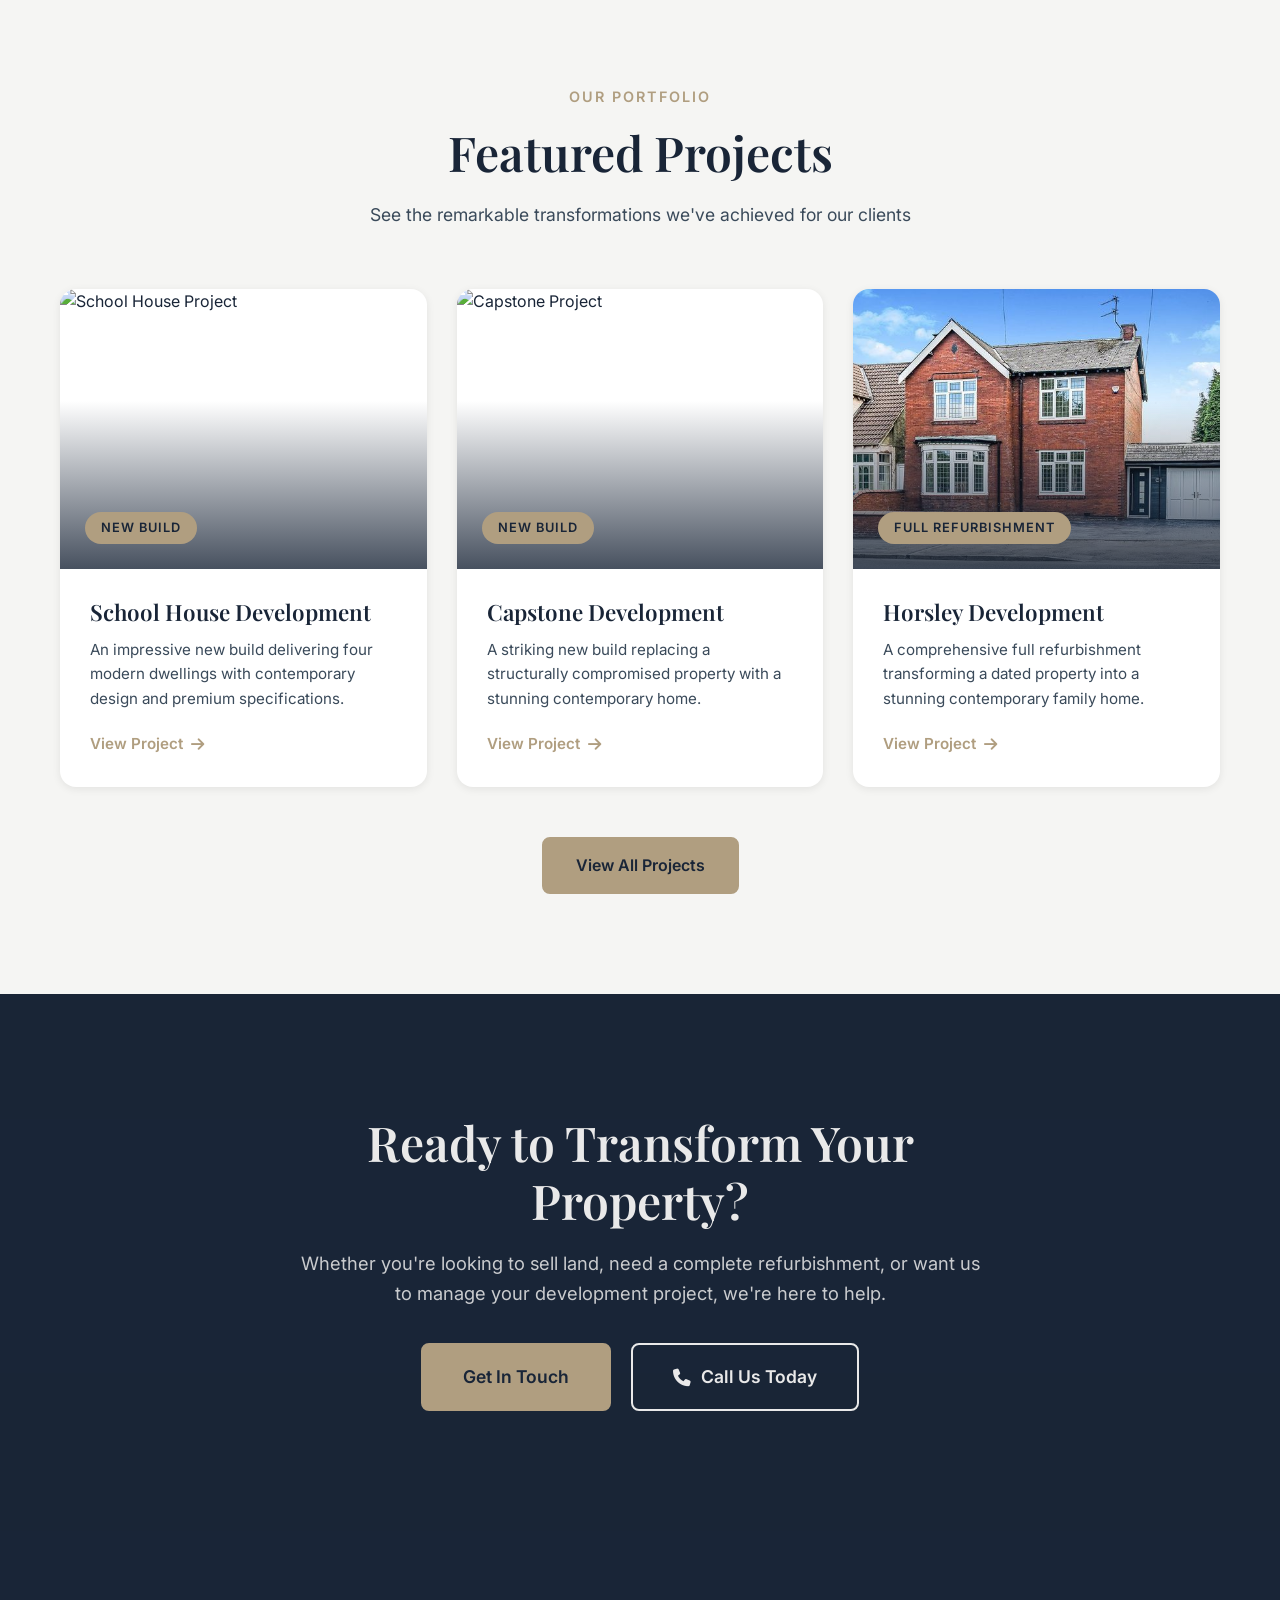
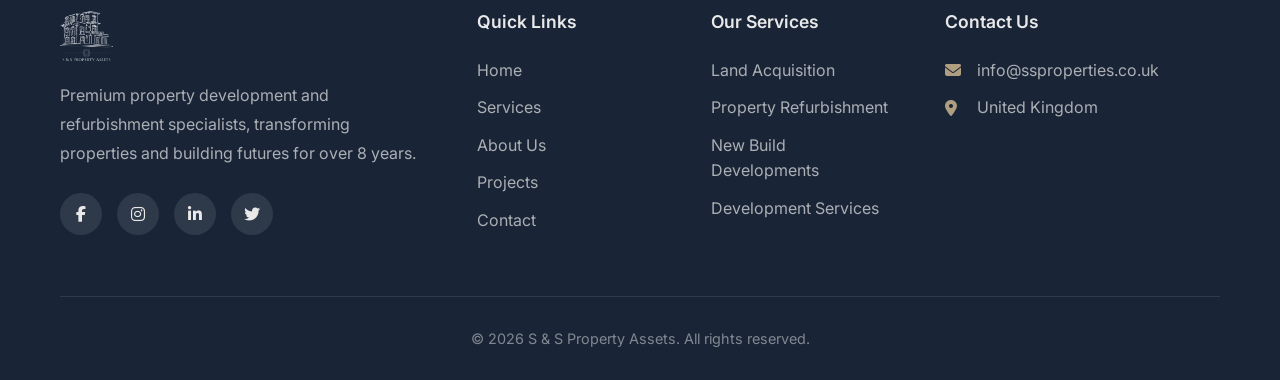
==== commit d16405c6: "Optimize images: lazy loading, compress to 1200px/q80, remove HEICs (119MB -> 13.5MB)" ====
--- a/docs/index.html
+++ b/docs/index.html
@@ -139,10 +139,10 @@
             <div class="about-grid">
                 <div class="about-images">
                     <div class="about-img-1">
-                        <img src="Files/Projects/School House/After/After.JPG" alt="S & S Property Assets - School House Development">
+                        <img loading="lazy" src="Files/Projects/School House/After/After.JPG" alt="S & S Property Assets - School House Development">
                     </div>
                     <div class="about-img-2">
-                        <img src="Files/Projects/Capstone/After/Front After.jpg" alt="S & S Property Assets - Capstone Development">
+                        <img loading="lazy" src="Files/Projects/Capstone/After/Front After.jpg" alt="S & S Property Assets - Capstone Development">
                     </div>
                     <div class="about-experience">
                         <span class="exp-number">8</span>
@@ -188,7 +188,7 @@
             <div class="projects-grid">
                 <div class="project-card">
     <div class="project-image">
-                        <img src="Files/Projects/School House/After/After.JPG" alt="School House Project">
+                        <img loading="lazy" src="Files/Projects/School House/After/After.JPG" alt="School House Project">
                         <div class="project-overlay">
                             <span class="project-type">New Build</span>
                         </div>
@@ -201,7 +201,7 @@
                 </div>
                 <div class="project-card">
     <div class="project-image">
-                        <img src="Files/Projects/Capstone/After/Front After.jpg" alt="Capstone Project">
+                        <img loading="lazy" src="Files/Projects/Capstone/After/Front After.jpg" alt="Capstone Project">
                         <div class="project-overlay">
                             <span class="project-type">New Build</span>
                         </div>
@@ -214,7 +214,7 @@
                 </div>
                 <div class="project-card">
     <div class="project-image">
-                        <img src="Files/Projects/Horsley/After Photos/IMG_5872.JPG" alt="Horsley Project">
+                        <img loading="lazy" src="Files/Projects/Horsley/After Photos/IMG_5872.JPG" alt="Horsley Project">
                         <div class="project-overlay">
                             <span class="project-type">Full Refurbishment</span>
                         </div>
@@ -252,7 +252,7 @@
         <div class="container">
             <div class="footer-grid">
                 <div class="footer-about">
-                    <img src="Files/Logo/Standard Logo Files/White on Transparent.png" alt="S & S Property Assets" class="footer-logo">
+                    <img loading="lazy" src="Files/Logo/Standard Logo Files/White on Transparent.png" alt="S & S Property Assets" class="footer-logo">
                     <p>Premium property development and refurbishment specialists, transforming properties and building futures for over 8 years.</p>
                     <div class="footer-social">
                         <a href="#"><i class="fab fa-facebook-f"></i></a>
